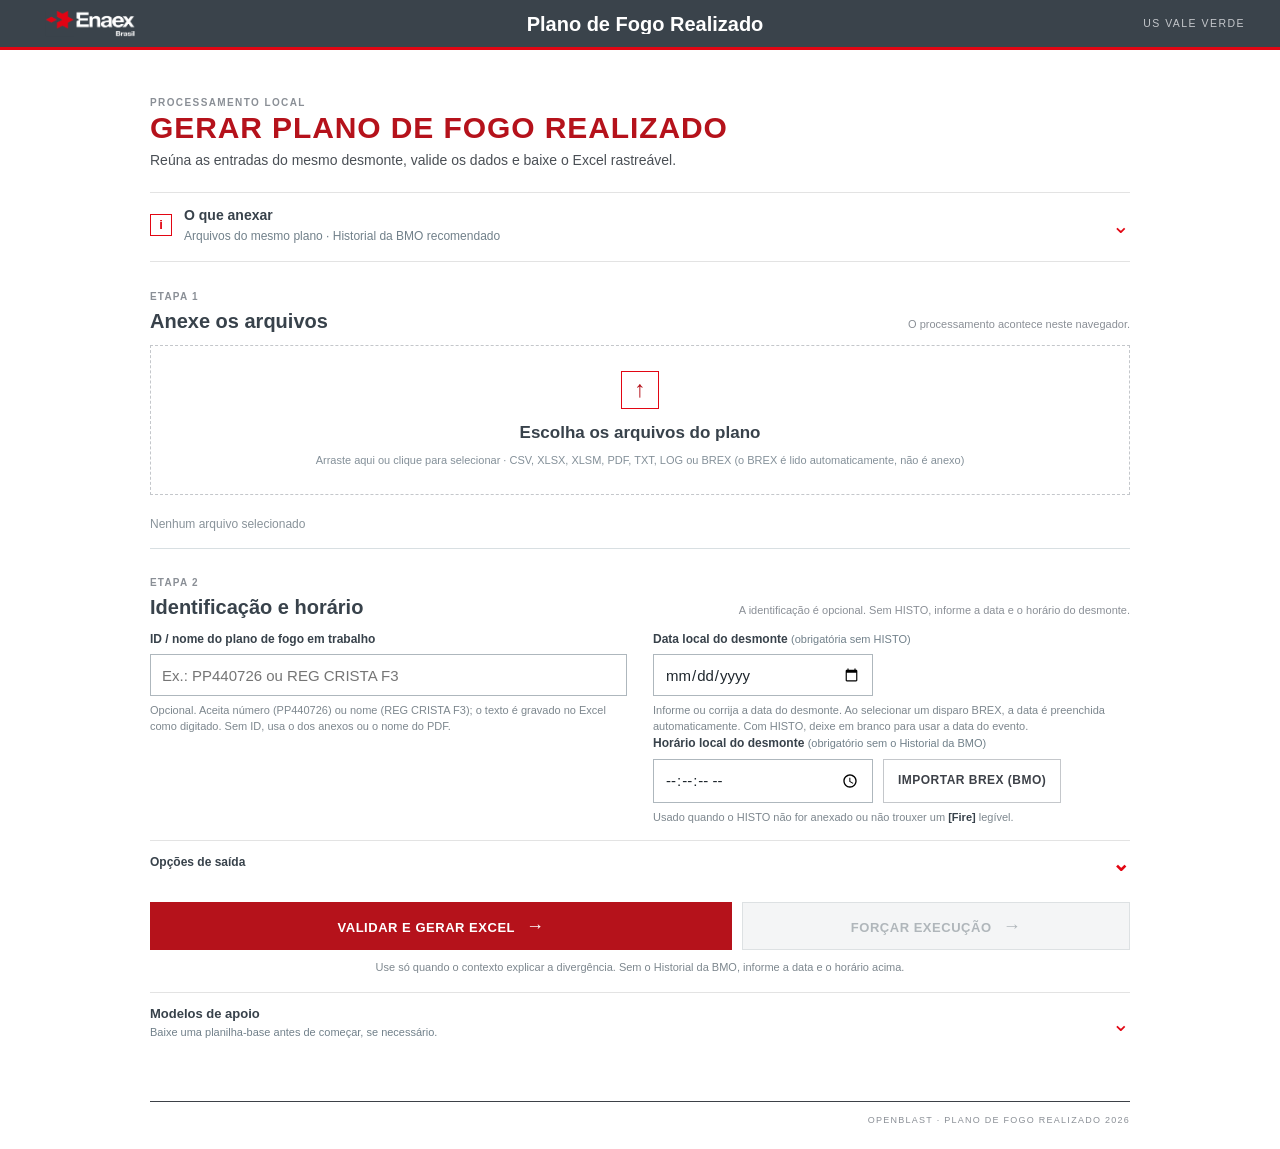
==== public/index.html @ 4c7719a9 "Preencher data e horario ao anexar BREX unico" ====
<!doctype html>
<html lang="pt-BR">
<head>
  <meta charset="utf-8">
  <meta name="viewport" content="width=device-width, initial-scale=1">
  <meta name="description" content="Geração local do Plano de Fogo Realizado em Excel.">
  <title>Plano de Fogo Realizado</title>
  <link rel="icon" type="image/svg+xml" href="./assets/openblast-favicon-white.svg">
  <link rel="stylesheet" href="./styles.css?v=20261029-plan-label">
  <link rel="stylesheet" href="./force-execution.css?v=20260917-charge-minimum">
  <link rel="stylesheet" href="./brex-import.css?v=20261029-brex">
</head>
<body>
  <header class="enaex-band">
    <div class="enaex-band__logo"><img src="./assets/enaex-brasil-white.png" alt="Enaex Brasil"></div>
    <span class="enaex-band__title">Plano de Fogo Realizado</span>
    <span class="enaex-band__unit">US VALE VERDE</span>
  </header>

  <main class="shell">
    <section class="hero" aria-labelledby="page-title">
      <div class="hero__copy">
        <span class="eyebrow red">PROCESSAMENTO LOCAL</span>
        <h1 id="page-title">Gerar plano de fogo realizado</h1>
        <p>Reúna as entradas do mesmo desmonte, valide os dados e baixe o Excel rastreável.</p>
      </div>
      <div class="status" role="status" aria-live="polite">
        <span id="status-dot" aria-hidden="true"></span>
        <span id="status-text">Online</span>
      </div>
    </section>

    <details class="input-tutorial" aria-labelledby="input-tutorial-title">
      <summary class="input-tutorial__summary">
        <span class="summary-icon" aria-hidden="true">i</span>
        <span>
          <strong id="input-tutorial-title">O que anexar</strong>
          <span class="summary-note">Arquivos do mesmo plano · Historial da BMO recomendado</span>
        </span>
        <span class="summary-chevron" aria-hidden="true">⌄</span>
      </summary>
      <div class="input-tutorial__body">
        <p class="input-tutorial__lead">Todos os arquivos devem pertencer ao mesmo plano.</p>
        <ol class="input-tutorial__list">
          <li class="input-tutorial__item">
            <span class="number">01</span>
            <div><strong>Config Final.csv</strong><span>Temporização e carga executadas.</span></div>
          </li>
          <li class="input-tutorial__item">
            <span class="number">02</span>
            <div><strong>Projeto Completo.csv</strong><span>Dados de QAQC do O-PitSurface.</span></div>
          </li>
          <li class="input-tutorial__item">
            <span class="number">03</span>
            <div><strong>Historial da BMO</strong><span><code>.txt</code> ou <code>.log</code> com <code>[Fire]</code>; opcional na execução forçada.</span></div>
          </li>
          <li class="input-tutorial__item">
            <span class="number">04</span>
            <div><strong>Plano de Perfuração.xlsx</strong><span>Planilha correspondente ao desmonte.</span></div>
          </li>
          <li class="input-tutorial__item">
            <span class="number">05</span>
            <div><strong>Plano de Perfuração.pdf</strong><span>Conferência do plano de perfuração.</span></div>
          </li>
        </ol>
      </div>
    </details>

    <form id="form" class="workspace" novalidate aria-labelledby="workspace-title">
      <div class="workspace__heading">
        <div>
          <span class="step-label">Etapa 1</span>
          <h2 id="workspace-title">Anexe os arquivos</h2>
        </div>
        <span class="workspace__hint">O processamento acontece neste navegador.</span>
      </div>

      <label id="dropzone" class="dropzone" for="inputs">
        <input id="inputs" name="inputs" type="file" multiple accept=".csv,.xlsx,.xlsm,.pdf,.txt,.log,.brex" required>
        <span class="upload-icon" aria-hidden="true">↑</span>
        <strong>Escolha os arquivos do plano</strong>
        <span class="hint">Arraste aqui ou clique para selecionar · CSV, XLSX, XLSM, PDF, TXT, LOG ou BREX (o BREX é lido automaticamente, não é anexo)</span>
      </label>
      <div id="file-list" class="file-list" aria-live="polite"><span>Nenhum arquivo selecionado</span></div>

      <section class="workspace-options" aria-labelledby="options-title">
        <div class="workspace__heading workspace__heading--options">
          <div>
            <span class="step-label">Etapa 2</span>
            <h2 id="options-title">Identificação e horário</h2>
          </div>
          <span class="workspace__hint">A identificação é opcional. Sem HISTO, informe a data e o horário do desmonte.</span>
        </div>

        <div class="field-grid">
          <fieldset class="plan-identity-settings">
            <legend>Identificação</legend>
            <label for="plan-identity">ID / nome do plano de fogo em trabalho</label>
            <input id="plan-identity" name="planIdentity" type="text" autocomplete="off" placeholder="Ex.: PP440726 ou REG CRISTA F3" aria-describedby="plan-identity-help">
            <p id="plan-identity-help" class="field-help">Opcional. Aceita número (PP440726) ou nome (REG CRISTA F3); o texto é gravado no Excel como digitado. Sem ID, usa o dos anexos ou o nome do PDF.</p>
          </fieldset>

          <fieldset class="fire-time-settings">
            <legend>Data e horário</legend>
            <label for="manual-fire-date">Data local do desmonte <span class="label-note">(obrigatória sem HISTO)</span></label>
            <input id="manual-fire-date" name="manualFireDate" type="date" autocomplete="off" aria-describedby="manual-fire-date-help manual-fire-date-error">
            <p id="manual-fire-date-help" class="field-help">Informe ou corrija a data do desmonte. Ao selecionar um disparo BREX, a data é preenchida automaticamente. Com HISTO, deixe em branco para usar a data do evento.</p>
            <p id="manual-fire-date-error" class="field-error" role="alert" hidden></p>
            <label for="manual-fire-time">Horário local do desmonte <span class="label-note">(obrigatório sem o Historial da BMO)</span></label>
            <div class="fire-time-row">
              <input id="manual-fire-time" name="manualFireTime" type="time" step="1" autocomplete="off" aria-describedby="manual-fire-time-help manual-fire-time-error">
              <button id="brex-import-button" class="brex-import-button" type="button" aria-controls="brex-panel">Importar BREX (BMO)</button>
              <input id="brex-file" name="brexFile" type="file" accept=".brex" multiple hidden>
            </div>
            <p id="manual-fire-time-help" class="field-help">Usado quando o HISTO não for anexado ou não trouxer um <code>[Fire]</code> legível.</p>
            <p id="manual-fire-time-error" class="field-error" role="alert" hidden></p>
            <p id="brex-import-error" class="field-error" role="alert" hidden></p>
          </fieldset>
        </div>

        <section id="brex-panel" class="brex-panel" aria-labelledby="brex-title" hidden>
          <div class="brex-panel__head">
            <h3 id="brex-title">Disparos do BREX (BMO)</h3>
            <span id="brex-summary" class="brex-panel__summary"></span>
          </div>
          <div class="brex-panel__offset">
            <label for="brex-offset-hours">Ajuste do horário do BMO <span>(horas)</span></label>
            <input id="brex-offset-hours" name="brexOffsetHours" type="number" step="1" inputmode="numeric" autocomplete="off" aria-describedby="brex-offset-help brex-offset-error">
            <p id="brex-offset-help" class="field-help">O BMO grava em UTC; o padrão -3 converte para o horário de Brasília. O ajuste vale para todos os horários listados.</p>
            <p id="brex-offset-error" class="field-error" role="alert" hidden></p>
          </div>
          <p id="brex-status" class="brex-panel__status" role="status" aria-live="polite"></p>
          <p id="brex-warnings" class="field-help" hidden></p>
          <ol id="brex-list" class="brex-list" aria-label="Disparos encontrados no BREX"></ol>
        </section>

        <details class="advanced-options">
          <summary>
            <span>Opções de saída</span>
            <span class="summary-chevron" aria-hidden="true">⌄</span>
          </summary>
          <div class="advanced-options__body">
            <fieldset class="timezone-settings">
              <legend>Conversão de horário</legend>
              <label for="timezone-offset">Fuso horário gravado no Excel</label>
              <select id="timezone-offset" name="timezoneOffset" aria-describedby="timezone-help">
                <option value="-03:00" selected>UTC-03:00 (Brasília)</option>
                <option value="+00:00">UTC+00:00 (UTC)</option>
                <option value="none">Não converter (horário original do HISTO)</option>
              </select>
              <p id="timezone-help" class="field-help">Aplica-se somente ao horário lido do HISTO.</p>
            </fieldset>

            <fieldset class="charge-target">
              <legend>Distribuição de carga</legend>
              <label class="charge-target__toggle" for="enable-charge-target">
                <input id="enable-charge-target" type="checkbox" aria-controls="charge-target-settings">
                <span>Forçar um total de carga realizada</span>
              </label>
              <p id="charge-minimum-suggestion" class="field-help" role="status" hidden></p>
              <div id="charge-target-settings" class="charge-target__settings" hidden>
                <div class="charge-target__grid">
                  <div class="charge-target__field">
                    <label for="charge-target-input">Total desejado <span>(kg)</span></label>
                    <div class="charge-target__input-wrap">
                      <input id="charge-target-input" name="chargeTarget" type="number" min="0.01" step="0.01" inputmode="decimal" placeholder="Ex.: 17136,05" aria-describedby="charge-target-help charge-target-error">
                      <span aria-hidden="true">kg</span>
                    </div>
                    <p id="charge-target-error" class="field-error" role="alert" hidden></p>
                  </div>
                  <div class="charge-target__field">
                    <label for="charge-minimum-input">Carga mínima por furo <span>(kg)</span></label>
                    <div class="charge-target__input-wrap">
                      <input id="charge-minimum-input" name="chargeMinimum" type="number" min="0.01" step="0.01" inputmode="decimal" placeholder="Ex.: 0,50" aria-describedby="charge-target-help charge-minimum-error">
                      <span aria-hidden="true">kg</span>
                    </div>
                    <p id="charge-minimum-error" class="field-error" role="alert" hidden></p>
                  </div>
                  <div class="charge-target__field charge-target__field--hole">
                    <label for="charge-minimum-hole-id">ID do furo de menor carga</label>
                    <input id="charge-minimum-hole-id" name="chargeMinimumHoleId" type="text" inputmode="numeric" autocomplete="off" placeholder="Ex.: 245" aria-describedby="charge-target-help charge-minimum-hole-error">
                    <p id="charge-minimum-hole-error" class="field-error" role="alert" hidden></p>
                  </div>
                </div>
                <p id="charge-target-help" class="field-help">O ID informado receberá exatamente o mínimo. Os demais furos serão ajustados em todo o plano, dentro desse mínimo e da maior carga existente.</p>
                <p class="charge-target__preserved"><strong>Máximo preservado:</strong> a maior carga já registrada na planilha será mantida exatamente; não é necessário informá-la.</p>
              </div>
            </fieldset>
          </div>
        </details>
      </section>

      <div class="generation-actions">
        <button id="submit" type="submit">Validar e gerar Excel <span aria-hidden="true">→</span></button>
        <button id="force-submit" class="force-submit" type="button" title="Forçar execução" aria-describedby="force-help" disabled>Forçar execução <span aria-hidden="true">→</span></button>
        <p id="force-help" class="field-help force-help">Use só quando o contexto explicar a divergência. Sem o Historial da BMO, informe a data e o horário acima.</p>
      </div>

      <div id="progress" class="progress" hidden aria-live="polite">
        <div class="progress-head"><span id="progress-label">Preparando...</span><strong id="progress-value">0%</strong></div>
        <div class="progress-track"><div id="progress-bar" class="progress-bar"></div></div>
      </div>
    </form>

    <section id="result" class="result" hidden></section>

    <details id="models" class="models">
      <summary>
        <span>
          <strong>Modelos de apoio</strong>
          <span>Baixe uma planilha-base antes de começar, se necessário.</span>
        </span>
        <span class="summary-chevron" aria-hidden="true">⌄</span>
      </summary>
      <div class="models__downloads">
        <a class="download model-download" href="./modelos/Plano%20de%20Fogo%20-%20PC.xls" download="Plano de Fogo - PC.xls" aria-label="Baixar Modelo - Pré-Corte - SEM FUROS">
          <span>Modelo - Pré-Corte - SEM FUROS</span><span aria-hidden="true">↓</span>
        </a>
        <a class="download model-download" href="./modelos/Plano%20de%20Fogo%20Realizado%20-%20PP.xlsx" download="Plano de Fogo Realizado - PP.xlsx" aria-label="Baixar Modelo - Produção">
          <span>Modelo - Produção</span><span aria-hidden="true">↓</span>
        </a>
        <a class="download model-download" href="./modelos/Plano%20Realizado%20-%20REG%20.xls" download="Plano Realizado - REG .xls" aria-label="Baixar Modelo - Regularização">
          <span>Modelo - Regularização</span><span aria-hidden="true">↓</span>
        </a>
      </div>
    </details>
  </main>

  <footer>OpenBlast · Plano de Fogo Realizado <span id="year"></span></footer>
  <script src="./vendor/xlsx.full.min.js"></script>
  <script src="./config.js?v=20261029-elevation"></script>
  <script src="./plan-id.js?v=20261029-plan-label"></script>
  <script src="./plan-label.js?v=20261029-plan-label"></script>
  <script src="./table-headers.js?v=20261029-plan-label"></script>
  <script src="./timing.js?v=20260720-carga-alvo"></script>
  <script src="./charge.js?v=20260917-charge-minimum"></script>
  <script src="./timezone.js?v=20260812"></script>
  <script src="./brex.js?v=20261029-brex"></script>
  <script src="./brex-import.js?v=20261109-brex-auto"></script>
  <script src="./elevation.js?v=20261029-elevation-blank"></script>
  <script src="./app.js?v=20261029-elevation"></script>
</body>
</html>
---- public/styles.css ----
:root {
  --red: #e20613;
  --red-dark: #b90510;
  --navy: #263540;
  --gray: #38424b;
  --ink: #1f272d;
  --muted: #71808a;
  --line: #d8dfe2;
  --soft: #f5f7f7;
  --white: #ffffff;
  --success: #278b5c;
}

* { box-sizing: border-box; }

html { min-width: 320px; }

body {
  margin: 0;
  background: var(--soft);
  color: var(--ink);
  font: 15px/1.45 Arial, "Helvetica Neue", sans-serif;
}

[hidden] { display: none !important; }

.openblast-hubbar {
  display: grid;
  grid-template-columns: 1fr auto 1fr;
  align-items: center;
  min-height: 54px;
  padding: 8px clamp(16px, 5vw, 48px);
  color: var(--white);
  background: var(--navy);
  border-bottom: 3px solid var(--red);
}

.openblast-hubbar__brand {
  display: inline-flex;
  align-items: center;
  justify-self: start;
  gap: 8px;
  font-size: 16px;
  font-weight: 700;
}

.openblast-hubbar__brand img {
  width: 30px;
  height: 36px;
  object-fit: contain;
  filter: brightness(0) invert(1);
}

.openblast-hubbar__brand strong { color: #ff4b55; }

.openblast-hubbar__title {
  justify-self: center;
  font-size: 15px;
  font-weight: 700;
}

.shell {
  width: min(100% - 40px, 980px);
  margin: 0 auto;
  padding: 48px 0 64px;
}

.hero {
  display: flex;
  align-items: flex-end;
  justify-content: space-between;
  gap: 28px;
  margin-bottom: 26px;
}

.hero__copy { max-width: 690px; }

.eyebrow {
  color: #87939b;
  font-size: 10px;
  font-weight: 700;
  letter-spacing: 1.7px;
}

.red { color: var(--red); }

.hero h1 {
  margin: 8px 0 8px;
  color: var(--gray);
  font-size: clamp(29px, 4vw, 40px);
  line-height: 1.08;
  letter-spacing: -1px;
}

.hero p {
  max-width: 610px;
  margin: 0;
  color: var(--muted);
}

.status {
  display: inline-flex;
  align-items: center;
  flex: 0 0 auto;
  gap: 8px;
  padding: 11px 14px;
  color: var(--muted);
  font-size: 12px;
  white-space: nowrap;
  background: var(--white);
  border: 1px solid var(--line);
}

#status-dot {
  display: inline-block;
  width: 7px;
  height: 7px;
  background: var(--success);
}

.status.busy #status-dot { background: var(--red); }
.status.offline #status-dot { background: var(--red); }

details > summary {
  list-style: none;
  cursor: pointer;
}

details > summary::-webkit-details-marker { display: none; }

details > summary:focus-visible,
button:focus-visible,
a:focus-visible,
input:focus-visible,
select:focus-visible {
  outline: 2px solid rgba(226, 6, 19, .45);
  outline-offset: 3px;
}

.summary-chevron {
  color: var(--red);
  font-size: 21px;
  line-height: 1;
  transition: transform .16s ease;
}

details[open] > summary .summary-chevron { transform: rotate(180deg); }

.input-tutorial {
  margin-bottom: 18px;
  background: var(--white);
  border: 1px solid var(--line);
}

.input-tutorial__summary {
  display: flex;
  align-items: center;
  gap: 12px;
  padding: 14px 18px;
}

.input-tutorial__summary > span:nth-child(2) {
  display: grid;
  gap: 2px;
  min-width: 0;
}

.summary-icon {
  display: grid;
  width: 22px;
  height: 22px;
  flex: 0 0 auto;
  place-items: center;
  color: var(--red);
  font-size: 13px;
  font-weight: 700;
  border: 1px solid var(--red);
}

.input-tutorial__summary strong {
  color: var(--gray);
  font-size: 14px;
}

.summary-note {
  overflow: hidden;
  color: var(--muted);
  font-size: 12px;
  text-overflow: ellipsis;
  white-space: nowrap;
}

.input-tutorial__summary .summary-chevron { margin-left: auto; }

.input-tutorial__body {
  padding: 0 18px 18px;
  border-top: 1px solid var(--line);
}

.input-tutorial__lead {
  margin: 14px 0 11px;
  color: var(--muted);
  font-size: 12px;
}

.input-tutorial__list {
  display: grid;
  grid-template-columns: repeat(5, minmax(0, 1fr));
  gap: 1px;
  margin: 0;
  padding: 0;
  list-style: none;
  background: var(--line);
  border: 1px solid var(--line);
}

.input-tutorial__item {
  min-width: 0;
  padding: 13px;
  background: #fbfcfc;
}

.number {
  display: block;
  margin-bottom: 9px;
  color: var(--red);
  font-size: 10px;
  font-weight: 700;
  letter-spacing: 1px;
}

.input-tutorial__item strong {
  display: block;
  color: var(--gray);
  font-size: 12px;
  line-height: 1.3;
}

.input-tutorial__item div > span {
  display: block;
  margin-top: 5px;
  color: var(--muted);
  font-size: 11px;
  line-height: 1.4;
}

code {
  color: var(--gray);
  font: inherit;
  font-weight: 700;
}

.workspace {
  padding: 25px;
  background: var(--white);
  border: 1px solid var(--line);
}

.workspace__heading {
  display: flex;
  align-items: flex-end;
  justify-content: space-between;
  gap: 18px;
  margin-bottom: 16px;
}

.workspace__heading h2 {
  margin: 3px 0 0;
  color: var(--gray);
  font-size: 20px;
  line-height: 1.2;
}

.step-label {
  color: var(--red);
  font-size: 10px;
  font-weight: 700;
  letter-spacing: 1.5px;
  text-transform: uppercase;
}

.workspace__hint,
.heading-note,
.label-note {
  color: var(--muted);
  font-size: 11px;
  font-weight: 400;
}

.workspace__hint { text-align: right; }
.heading-note { font-size: 12px; }

.dropzone {
  position: relative;
  display: flex;
  min-height: 190px;
  align-items: center;
  justify-content: center;
  flex-direction: column;
  padding: 24px;
  text-align: center;
  cursor: pointer;
  border: 1px dashed #aeb7bd;
  transition: border-color .16s ease, background-color .16s ease;
}

.dropzone:hover,
.dropzone.drag,
.dropzone:focus-within {
  background: #fffafa;
  border-color: var(--red);
}

.dropzone input {
  position: absolute;
  width: 1px;
  height: 1px;
  opacity: 0;
}

.upload-icon {
  display: grid;
  width: 38px;
  height: 38px;
  margin-bottom: 12px;
  place-items: center;
  color: var(--red);
  font-size: 23px;
  border: 1px solid var(--red);
}

.dropzone strong {
  color: var(--gray);
  font-size: 17px;
}

.hint {
  margin-top: 7px;
  color: #849099;
  font-size: 11px;
}

.file-list {
  display: flex;
  min-height: 40px;
  align-items: center;
  flex-wrap: wrap;
  gap: 7px;
  padding: 11px 0 15px;
  color: #89939a;
  font-size: 12px;
}

.file {
  display: inline-flex;
  align-items: center;
  gap: 8px;
  max-width: 100%;
  padding: 7px 9px;
  overflow-wrap: anywhere;
  color: var(--gray);
  background: var(--soft);
  border: 1px solid var(--line);
}

.file-remove {
  width: auto;
  height: auto;
  padding: 0;
  color: #89939a;
  font-size: 18px;
  font-weight: 400;
  line-height: 1;
  background: transparent;
  border: 0;
  cursor: pointer;
}

.file-remove:hover { color: var(--red); background: transparent; }

.workspace-options {
  padding-top: 21px;
  border-top: 1px solid var(--line);
}

.workspace__heading--options { margin-bottom: 13px; }

.field-grid {
  display: grid;
  grid-template-columns: repeat(2, minmax(0, 1fr));
  gap: 12px;
}

fieldset {
  min-width: 0;
  margin: 0;
  padding: 15px;
  background: #fbfcfc;
  border: 1px solid var(--line);
}

fieldset legend {
  padding: 0 6px;
  color: var(--gray);
  font-size: 11px;
  font-weight: 700;
}

fieldset label {
  display: block;
  margin-bottom: 6px;
  color: var(--gray);
  font-size: 12px;
  font-weight: 700;
}

fieldset input,
fieldset select {
  width: 100%;
  height: 42px;
  padding: 0 11px;
  color: var(--ink);
  font: inherit;
  background: var(--white);
  border: 1px solid #aeb7bd;
}

.fire-time-settings input { max-width: 220px; }

fieldset input:focus,
fieldset select:focus {
  border-color: var(--red);
  outline: 2px solid rgba(226, 6, 19, .18);
  outline-offset: 1px;
}

fieldset input[aria-invalid="true"] {
  background: #fff7f7;
  border-color: var(--red);
}

.field-help {
  margin: 7px 0 0;
  color: #7d878e;
  font-size: 11px;
  line-height: 1.45;
}

.field-error {
  margin: 7px 0 0;
  color: #9e1018;
  font-size: 11px;
  font-weight: 700;
  line-height: 1.45;
}

.advanced-options {
  margin-top: 12px;
  border: 1px solid var(--line);
}

.advanced-options > summary {
  display: flex;
  align-items: center;
  justify-content: space-between;
  padding: 11px 14px;
  color: var(--gray);
  font-size: 12px;
  font-weight: 700;
}

.advanced-options__body {
  display: grid;
  grid-template-columns: repeat(2, minmax(0, 1fr));
  gap: 12px;
  padding: 0 12px 12px;
}

.generation-actions {
  display: grid;
  grid-template-columns: minmax(0, 1.2fr) minmax(0, .8fr);
  gap: 10px;
  align-items: start;
  margin-top: 16px;
}

button {
  width: 100%;
  min-height: 48px;
  padding: 10px 16px;
  color: var(--white);
  font: inherit;
  font-size: 13px;
  font-weight: 700;
  background: var(--red);
  border: 1px solid var(--red);
  cursor: pointer;
}

button:hover { background: var(--red-dark); }
button:disabled { opacity: .6; cursor: wait; }
button span { margin-left: 7px; font-size: 18px; }

.force-submit {
  color: var(--gray);
  background: var(--white);
  border-color: var(--gray);
}

.force-submit:hover { color: var(--white); background: var(--gray); }
.force-submit:disabled { color: #7d878e; background: #edf0f1; border-color: #c7ced2; }

.force-help {
  grid-column: 1 / -1;
  margin: 0;
  text-align: center;
}

.progress {
  margin-top: 15px;
  padding: 11px 13px;
  background: var(--soft);
  border: 1px solid var(--line);
}

.progress-head {
  display: flex;
  justify-content: space-between;
  gap: 12px;
  margin-bottom: 7px;
  color: var(--gray);
  font-size: 11px;
}

.progress-head strong { color: var(--red); }

.progress-track {
  height: 7px;
  overflow: hidden;
  background: #e2e6e8;
}

.progress-bar {
  width: 0;
  height: 100%;
  background: var(--red);
  transition: width .25s ease;
}

.result {
  margin-top: 16px;
  padding: 20px;
  background: #f5fbf7;
  border: 1px solid #b6d8c4;
}

.result.error {
  color: #9e1018;
  background: #fff7f7;
  border-color: #efb9bd;
}

/* Avisos não bloqueantes: identificação resolvida por nome de arquivo ou ID gerado. */
.result-warnings {
  margin: 0 0 14px;
  padding: 12px 14px;
  color: #6b4a00;
  background: #fff9e8;
  border: 1px solid #e6c46a;
  font-size: 13px;
  line-height: 1.45;
}

.result-warnings strong { color: #6b4a00; }

.result-warnings ul {
  margin: 6px 0 0;
  padding-left: 18px;
}

.result h3 {
  margin: 0 0 12px;
  color: var(--gray);
  font-size: 18px;
}

.metrics {
  display: grid;
  grid-template-columns: repeat(4, minmax(0, 1fr));
  gap: 9px;
  margin: 13px 0 18px;
}

.metric {
  min-width: 0;
  padding: 10px;
  overflow-wrap: anywhere;
  background: var(--white);
  border: 1px solid var(--line);
}

.metric small {
  display: block;
  color: #89939a;
  font-size: 10px;
}

.metric strong {
  display: block;
  margin-top: 4px;
  color: var(--gray);
  font-size: 15px;
}

.download {
  display: inline-flex;
  align-items: center;
  color: var(--white);
  text-decoration: none;
  background: var(--gray);
  border: 1px solid var(--gray);
}

.download:hover { background: var(--navy); }

.models {
  margin-top: 16px;
  background: var(--white);
  border: 1px solid var(--line);
}

.models > summary {
  display: flex;
  align-items: center;
  justify-content: space-between;
  gap: 15px;
  padding: 13px 18px;
}

.models > summary > span:first-child {
  display: grid;
  gap: 2px;
}

.models > summary strong {
  color: var(--gray);
  font-size: 13px;
}

.models > summary > span:first-child > span {
  color: var(--muted);
  font-size: 11px;
}

.models__downloads {
  display: grid;
  grid-template-columns: repeat(3, minmax(0, 1fr));
  gap: 9px;
  padding: 0 18px 18px;
}

.model-download {
  justify-content: space-between;
  gap: 12px;
  padding: 12px 13px;
  font-size: 12px;
  font-weight: 700;
}

.model-download span:last-child {
  flex: 0 0 auto;
  font-size: 18px;
  line-height: 1;
}

footer {
  padding: 18px 20px;
  color: #a0a8ad;
  font-size: 10px;
  text-align: center;
  border-top: 1px solid var(--line);
}

@media (max-width: 820px) {
  .input-tutorial__list { grid-template-columns: repeat(3, minmax(0, 1fr)); }
  .advanced-options__body { grid-template-columns: 1fr; }
  .metrics { grid-template-columns: repeat(3, minmax(0, 1fr)); }
}

@media (max-width: 640px) {
  .shell { width: min(100% - 28px, 560px); padding: 32px 0 46px; }
  .openblast-hubbar { grid-template-columns: auto 1fr; padding: 8px 14px; }
  .openblast-hubbar__brand span { display: none; }
  .openblast-hubbar__title { justify-self: end; font-size: 12px; }
  .hero { display: block; margin-bottom: 20px; }
  .hero h1 { margin-top: 7px; font-size: 30px; }
  .hero p { font-size: 14px; }
  .status { margin-top: 16px; }
  .summary-note { white-space: normal; }
  .input-tutorial__summary { align-items: flex-start; padding: 13px 14px; }
  .input-tutorial__body { padding: 0 14px 14px; }
  .input-tutorial__list { grid-template-columns: 1fr 1fr; }
  .workspace { padding: 18px 14px; }
  .workspace__heading { display: block; }
  .workspace__hint { display: block; margin-top: 5px; text-align: left; }
  .workspace__heading--options { margin-bottom: 11px; }
  .field-grid,
  .generation-actions,
  .models__downloads { grid-template-columns: 1fr; }
  .generation-actions { gap: 8px; }
  .force-help { grid-column: auto; }
  .metrics { grid-template-columns: repeat(2, minmax(0, 1fr)); }
  .models > summary { padding: 13px 14px; }
  .models__downloads { padding: 0 14px 14px; }
}

@media (max-width: 400px) {
  .input-tutorial__list { grid-template-columns: 1fr; }
  .metrics { grid-template-columns: 1fr; }
  .dropzone { min-height: 170px; padding: 18px 12px; }
  .hint { line-height: 1.4; }
}

@media (prefers-reduced-motion: reduce) {
  *, *::before, *::after {
    scroll-behavior: auto !important;
    transition-duration: .01ms !important;
    animation-duration: .01ms !important;
  }
}

/* ---- Padrão visual limpo (referência Enaex): página branca, filetes, sem caixas ---- */
body { background: #fff; color: #3d4148; }
.openblast-hubbar {
  min-height: 60px;
  background: #fff;
  border-bottom: 1px solid #e3e3e3;
  color: #3d4148;
}
.openblast-hubbar__brand { font-size: 15px; }
.openblast-hubbar__brand img { filter: none; }
.openblast-hubbar__brand strong { color: #B5121B; }
.openblast-hubbar__title { display: none; }
.shell { padding: 40px 0 48px; }
.hero { display: block; margin-bottom: 22px; }
.hero h1 {
  margin: 0;
  color: #B5121B;
  font-size: clamp(22px, 3.2vw, 30px);
  font-weight: 700;
  letter-spacing: .03em;
  text-transform: uppercase;
}
.hero p { margin-top: 6px; color: #4a4f55; font-size: 14px; }
.eyebrow { color: #8a8f96; letter-spacing: .14em; font-size: 10px; }
.status { display: none; }
.input-tutorial, .models, .advanced-options, .workspace, .result {
  background: transparent;
  box-shadow: none;
  border: 0;
  border-top: 1px solid #e3e3e3;
  border-radius: 0;
}
.input-tutorial { margin-bottom: 0; }
.input-tutorial__summary { padding: 12px 0; }
.workspace { padding: 22px 0 0; margin-top: 4px; }
.workspace__heading { margin-bottom: 12px; }
.workspace__hint { color: #8a8f96; font-size: 11px; }
.step-label { color: #8a8f96; letter-spacing: .12em; }
.dropzone { min-height: 150px; border: 1px dashed #c4c7cb; background: #fff; }
.dropzone:hover { border-color: #B5121B; }
.upload-icon { color: #B5121B; }
.file-list { margin-top: 10px; }
fieldset {
  padding: 0;
  background: transparent;
  border: 0;
}
fieldset legend {
  position: absolute;
  width: 1px;
  height: 1px;
  overflow: hidden;
  clip: rect(0 0 0 0);
}
.field-grid { gap: 26px; }
.advanced-options { margin-top: 14px; }
.advanced-options > summary { padding: 12px 0; }
input, select { border-color: #c4c7cb; border-radius: 0; }
button {
  min-height: 44px;
  background: #B5121B;
  border: 1px solid #B5121B;
  text-transform: uppercase;
  letter-spacing: .04em;
}
button:hover { background: #9a0f17; }
.force-submit {
  background: #fff;
  color: #3d4148;
  border: 1px solid #c4c7cb;
}
.force-submit:hover { background: #f5f5f5; }
.result { padding: 18px 0 0; }
.metric { border: 0; border-top: 1px solid #e3e3e3; border-bottom: 0; background: transparent; box-shadow: none; }
.download { background: #fff; color: #3d4148; border: 1px solid #c4c7cb; }
.models > summary { padding: 12px 0; }
.models__downloads { padding-bottom: 6px; }
.model-download { background: transparent; }
footer {
  border-top: 1px solid #3d4148;
  padding: 12px 0 20px;
  color: #8a8f96;
  font-size: 9px;
  letter-spacing: .14em;
  text-transform: uppercase;
  text-align: right;
}
footer { width: min(100% - 40px, 980px); margin: 0 auto; padding: 12px 0 22px; }

/* ---- Faixa superior Enaex (ferramenta, não hub): grafite, filete vermelho, logo, título e unidade ---- */
.enaex-band { width: 100%; margin-left: 0; position: sticky; top: 0; z-index: 50; display: grid; grid-template-columns: 1fr minmax(0, auto) 1fr; align-items: center; gap: 16px; box-sizing: border-box; height: 50px; padding: 0 35px 0 45px; background: #3a434b; border-bottom: 3px solid #E20613; color: #fff; }
.enaex-band__logo { justify-self: start; min-width: 0; }
.enaex-band__logo img { display: block; width: 90px; height: auto; }
.enaex-band__title { min-width: 0; font: 700 20px/1 Arial, Helvetica, sans-serif; color: #fff; text-align: center; white-space: nowrap; overflow: hidden; text-overflow: ellipsis; }
.enaex-band__unit { justify-self: end; font: 500 10.5px/1 Arial, Helvetica, sans-serif; letter-spacing: .14em; text-transform: uppercase; color: #c4c7cb; white-space: nowrap; }
@media (max-width: 640px) { .enaex-band { gap: 10px; grid-template-columns: auto minmax(0, 1fr) auto; padding: 0 16px; } .enaex-band__logo img { width: 64px; } .enaex-band__title { font-size: 15px; } .enaex-band__unit { font-size: 9px; letter-spacing: .08em; } }
---- public/force-execution.css ----
/* Regras específicas do fluxo de execução forçada. */
.charge-target__toggle {
  display: flex;
  align-items: center;
  gap: 9px;
  margin: 0;
  cursor: pointer;
}

.charge-target__toggle input {
  width: 17px;
  height: 17px;
  margin: 0;
  accent-color: var(--red);
}

.charge-target__settings {
  max-width: 470px;
  margin-top: 13px;
}

.charge-target__grid {
  display: grid;
  grid-template-columns: repeat(2, minmax(0, 1fr));
  gap: 12px;
}

.charge-target__field { min-width: 0; }

.charge-target__field--hole { grid-column: 1 / -1; }

.charge-target__settings > .field-help { margin-top: 11px; }

.charge-target__settings label span {
  color: var(--muted);
  font-weight: 400;
}

.charge-target__input-wrap { position: relative; }

.charge-target__input-wrap input { padding-right: 43px; }

.charge-target__input-wrap > span {
  position: absolute;
  top: 12px;
  right: 12px;
  color: var(--muted);
  font-size: 11px;
}

.charge-target__preserved {
  margin: 8px 0 0;
  color: #68737a;
  font-size: 11px;
  line-height: 1.45;
}

.charge-target__preserved strong { color: var(--gray); }

.force-hint {
  color: #7d2026;
  font-weight: 700;
}

@media (max-width: 520px) {
  .charge-target__grid { grid-template-columns: 1fr; }
  .charge-target__field--hole { grid-column: auto; }
}
---- public/brex-import.css ----
/* Importação do BREX (BMO): botão ao lado do horário e painel de disparos. */
[hidden] { display: none !important; }

.fire-time-row {
  display: flex;
  flex-wrap: wrap;
  align-items: stretch;
  gap: 10px;
}

.fire-time-row input#manual-fire-time {
  flex: 0 1 220px;
  width: 220px;
  max-width: 100%;
  height: 44px;
}

.brex-import-button {
  flex: 0 0 auto;
  width: auto;
  min-height: 44px;
  padding: 0 14px;
  color: #3d4148;
  font-size: 12px;
  white-space: nowrap;
  background: #fff;
  border: 1px solid #c4c7cb;
}

.brex-import-button:hover { background: #f5f5f5; }
.brex-import-button:disabled { color: #7d878e; background: #edf0f1; }

.brex-panel {
  margin-top: 18px;
  padding-top: 16px;
  border-top: 1px solid #e3e3e3;
}

.brex-panel__head {
  display: flex;
  flex-wrap: wrap;
  align-items: baseline;
  justify-content: space-between;
  gap: 6px 16px;
}

.brex-panel h3 {
  margin: 0;
  color: #3d4148;
  font-size: 13px;
  font-weight: 700;
}

.brex-panel__summary { color: #8a8f96; font-size: 11px; }

.brex-panel__offset {
  max-width: 340px;
  margin-top: 12px;
}

.brex-panel__offset label {
  display: block;
  margin-bottom: 6px;
  color: var(--gray);
  font-size: 12px;
  font-weight: 700;
}

.brex-panel__offset label span {
  color: var(--muted);
  font-weight: 400;
}

.brex-panel__offset input {
  width: 140px;
  height: 42px;
  padding: 0 11px;
  color: var(--ink);
  font: inherit;
  background: #fff;
  border: 1px solid #c4c7cb;
  border-radius: 0;
}

.brex-panel__offset input:focus {
  border-color: var(--red);
  outline: 2px solid rgba(226, 6, 19, .18);
  outline-offset: 1px;
}

.brex-panel__offset input[aria-invalid="true"] {
  background: #fff7f7;
  border-color: var(--red);
}

.brex-panel__status {
  margin: 12px 0 0;
  color: #3d4148;
  font-size: 12px;
  line-height: 1.45;
}

.brex-list {
  display: grid;
  gap: 8px;
  margin: 12px 0 0;
  padding: 0;
  list-style: none;
}

.brex-item {
  display: grid;
  grid-template-columns: 78px minmax(0, 1fr);
  gap: 3px 14px;
  align-items: center;
  width: 100%;
  min-height: 0;
  padding: 10px 12px;
  color: #3d4148;
  font-size: 12px;
  font-weight: 400;
  text-align: left;
  text-transform: none;
  letter-spacing: normal;
  background: #fff;
  border: 1px solid #d8dfe2;
  cursor: pointer;
}

.brex-item:hover { background: #fafafa; }
.brex-item:focus-visible { outline: 2px solid rgba(226, 6, 19, .35); outline-offset: 2px; }

.brex-item.is-suggested { border-left: 3px solid var(--red); }
.brex-item.is-chosen {
  background: #fff7f7;
  border-color: var(--red);
  box-shadow: inset 0 0 0 1px var(--red);
}

.brex-item span {
  margin: 0;
  font-size: 11px;
}

.brex-item .brex-item__time {
  grid-row: 1 / span 2;
  color: #1f272d;
  font-size: 22px;
  font-weight: 700;
  font-variant-numeric: tabular-nums;
}

.brex-item__date {
  color: #8a8f96;
  font-size: 11px;
}

.brex-item__ids {
  display: flex;
  flex-wrap: wrap;
  gap: 4px 6px;
}

.brex-item__chip {
  padding: 2px 6px;
  color: #5b656c;
  background: #f5f7f7;
  border: 1px solid #e3e3e3;
  overflow-wrap: anywhere;
}

.brex-item__chip.is-primary {
  color: #3d4148;
  font-weight: 700;
  background: #fff;
  border-color: #c4c7cb;
}

.brex-item__badge {
  grid-column: 2;
  color: #9e1018;
  font-weight: 700;
}

@media (max-width: 520px) {
  .fire-time-row input#manual-fire-time,
  .brex-import-button { flex: 1 1 100%; width: 100%; }
  .brex-item { grid-template-columns: 64px minmax(0, 1fr); padding: 10px; }
  .brex-item .brex-item__time { font-size: 19px; }
}
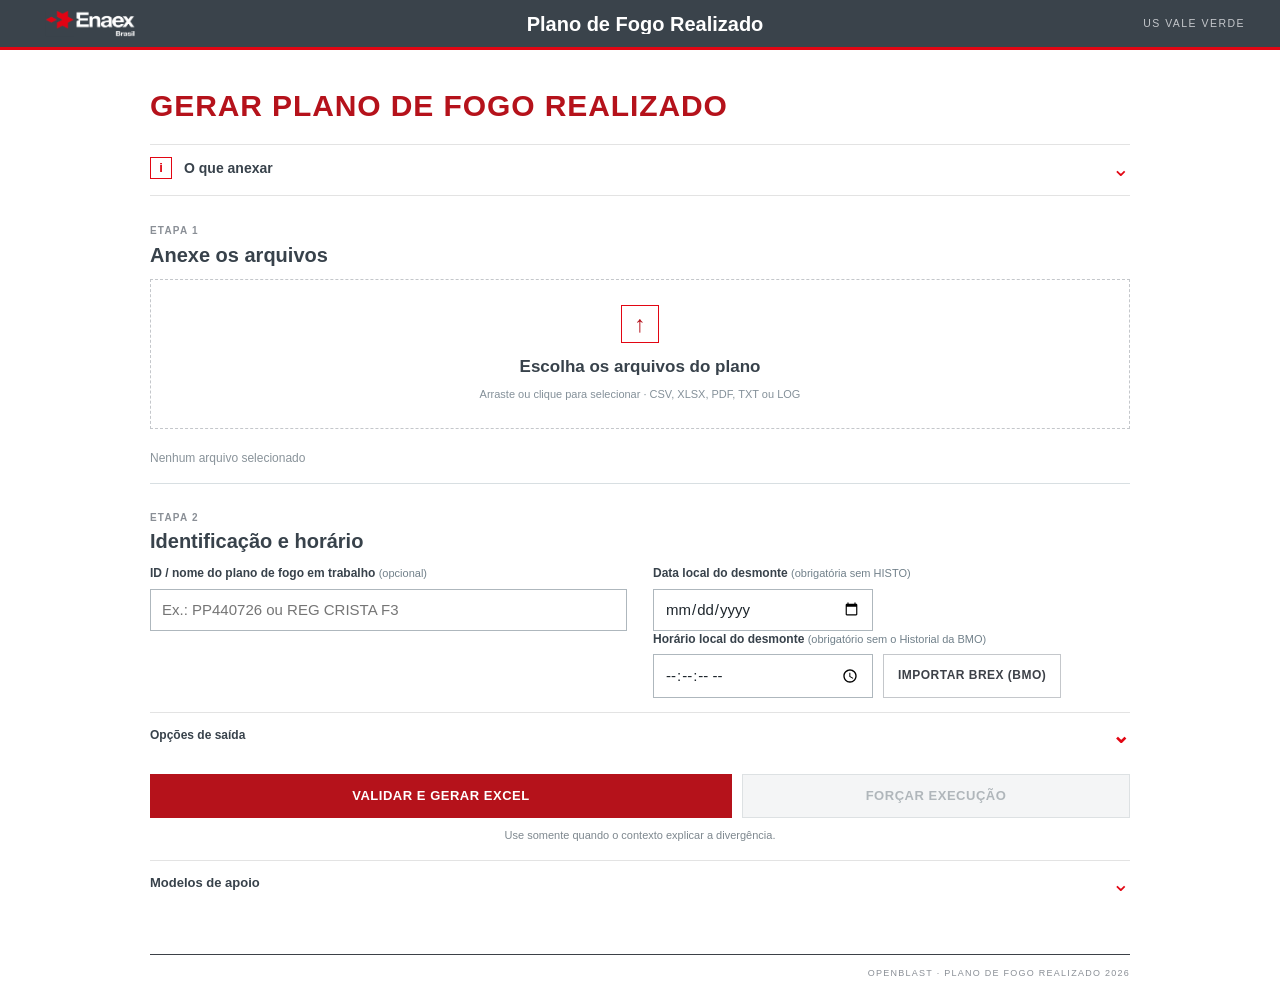
==== commit fb308667: "Limpar textos de apoio da interface e redesenhar botões de download Remove textos redundantes da pág" ====
--- a/public/index.html
+++ b/public/index.html
@@ -6,8 +6,8 @@
   <meta name="description" content="Geração local do Plano de Fogo Realizado em Excel.">
   <title>Plano de Fogo Realizado</title>
   <link rel="icon" type="image/svg+xml" href="./assets/openblast-favicon-white.svg">
-  <link rel="stylesheet" href="./styles.css?v=20261029-plan-label">
-  <link rel="stylesheet" href="./force-execution.css?v=20260917-charge-minimum">
+  <link rel="stylesheet" href="./styles.css?v=20261112-clean-ui">
+  <link rel="stylesheet" href="./force-execution.css?v=20261109-signature">
   <link rel="stylesheet" href="./brex-import.css?v=20261029-brex">
 </head>
 <body>
@@ -20,9 +20,7 @@
   <main class="shell">
     <section class="hero" aria-labelledby="page-title">
       <div class="hero__copy">
-        <span class="eyebrow red">PROCESSAMENTO LOCAL</span>
         <h1 id="page-title">Gerar plano de fogo realizado</h1>
-        <p>Reúna as entradas do mesmo desmonte, valide os dados e baixe o Excel rastreável.</p>
       </div>
       <div class="status" role="status" aria-live="polite">
         <span id="status-dot" aria-hidden="true"></span>
@@ -35,32 +33,30 @@
         <span class="summary-icon" aria-hidden="true">i</span>
         <span>
           <strong id="input-tutorial-title">O que anexar</strong>
-          <span class="summary-note">Arquivos do mesmo plano · Historial da BMO recomendado</span>
         </span>
         <span class="summary-chevron" aria-hidden="true">⌄</span>
       </summary>
       <div class="input-tutorial__body">
-        <p class="input-tutorial__lead">Todos os arquivos devem pertencer ao mesmo plano.</p>
         <ol class="input-tutorial__list">
           <li class="input-tutorial__item">
             <span class="number">01</span>
-            <div><strong>Config Final.csv</strong><span>Temporização e carga executadas.</span></div>
+            <div><strong>Config Final.csv</strong></div>
           </li>
           <li class="input-tutorial__item">
             <span class="number">02</span>
-            <div><strong>Projeto Completo.csv</strong><span>Dados de QAQC do O-PitSurface.</span></div>
+            <div><strong>Projeto Completo.csv</strong></div>
           </li>
           <li class="input-tutorial__item">
             <span class="number">03</span>
-            <div><strong>Historial da BMO</strong><span><code>.txt</code> ou <code>.log</code> com <code>[Fire]</code>; opcional na execução forçada.</span></div>
+            <div><strong>Historial da BMO</strong><span>Opcional na execução forçada</span></div>
           </li>
           <li class="input-tutorial__item">
             <span class="number">04</span>
-            <div><strong>Plano de Perfuração.xlsx</strong><span>Planilha correspondente ao desmonte.</span></div>
+            <div><strong>Plano de Perfuração.xlsx</strong></div>
           </li>
           <li class="input-tutorial__item">
             <span class="number">05</span>
-            <div><strong>Plano de Perfuração.pdf</strong><span>Conferência do plano de perfuração.</span></div>
+            <div><strong>Plano de Perfuração.pdf</strong></div>
           </li>
         </ol>
       </div>
@@ -72,14 +68,13 @@
           <span class="step-label">Etapa 1</span>
           <h2 id="workspace-title">Anexe os arquivos</h2>
         </div>
-        <span class="workspace__hint">O processamento acontece neste navegador.</span>
       </div>
 
       <label id="dropzone" class="dropzone" for="inputs">
         <input id="inputs" name="inputs" type="file" multiple accept=".csv,.xlsx,.xlsm,.pdf,.txt,.log,.brex" required>
         <span class="upload-icon" aria-hidden="true">↑</span>
         <strong>Escolha os arquivos do plano</strong>
-        <span class="hint">Arraste aqui ou clique para selecionar · CSV, XLSX, XLSM, PDF, TXT, LOG ou BREX (o BREX é lido automaticamente, não é anexo)</span>
+        <span class="hint">Arraste ou clique para selecionar · CSV, XLSX, PDF, TXT ou LOG</span>
       </label>
       <div id="file-list" class="file-list" aria-live="polite"><span>Nenhum arquivo selecionado</span></div>
 
@@ -89,30 +84,26 @@
             <span class="step-label">Etapa 2</span>
             <h2 id="options-title">Identificação e horário</h2>
           </div>
-          <span class="workspace__hint">A identificação é opcional. Sem HISTO, informe a data e o horário do desmonte.</span>
         </div>
 
         <div class="field-grid">
           <fieldset class="plan-identity-settings">
             <legend>Identificação</legend>
-            <label for="plan-identity">ID / nome do plano de fogo em trabalho</label>
-            <input id="plan-identity" name="planIdentity" type="text" autocomplete="off" placeholder="Ex.: PP440726 ou REG CRISTA F3" aria-describedby="plan-identity-help">
-            <p id="plan-identity-help" class="field-help">Opcional. Aceita número (PP440726) ou nome (REG CRISTA F3); o texto é gravado no Excel como digitado. Sem ID, usa o dos anexos ou o nome do PDF.</p>
+            <label for="plan-identity">ID / nome do plano de fogo em trabalho <span class="label-note">(opcional)</span></label>
+            <input id="plan-identity" name="planIdentity" type="text" autocomplete="off" placeholder="Ex.: PP440726 ou REG CRISTA F3">
           </fieldset>
 
           <fieldset class="fire-time-settings">
             <legend>Data e horário</legend>
             <label for="manual-fire-date">Data local do desmonte <span class="label-note">(obrigatória sem HISTO)</span></label>
-            <input id="manual-fire-date" name="manualFireDate" type="date" autocomplete="off" aria-describedby="manual-fire-date-help manual-fire-date-error">
-            <p id="manual-fire-date-help" class="field-help">Informe ou corrija a data do desmonte. Ao selecionar um disparo BREX, a data é preenchida automaticamente. Com HISTO, deixe em branco para usar a data do evento.</p>
+            <input id="manual-fire-date" name="manualFireDate" type="date" autocomplete="off" aria-describedby="manual-fire-date-error">
             <p id="manual-fire-date-error" class="field-error" role="alert" hidden></p>
             <label for="manual-fire-time">Horário local do desmonte <span class="label-note">(obrigatório sem o Historial da BMO)</span></label>
             <div class="fire-time-row">
-              <input id="manual-fire-time" name="manualFireTime" type="time" step="1" autocomplete="off" aria-describedby="manual-fire-time-help manual-fire-time-error">
+              <input id="manual-fire-time" name="manualFireTime" type="time" step="1" autocomplete="off" aria-describedby="manual-fire-time-error">
               <button id="brex-import-button" class="brex-import-button" type="button" aria-controls="brex-panel">Importar BREX (BMO)</button>
               <input id="brex-file" name="brexFile" type="file" accept=".brex" multiple hidden>
             </div>
-            <p id="manual-fire-time-help" class="field-help">Usado quando o HISTO não for anexado ou não trouxer um <code>[Fire]</code> legível.</p>
             <p id="manual-fire-time-error" class="field-error" role="alert" hidden></p>
             <p id="brex-import-error" class="field-error" role="alert" hidden></p>
           </fieldset>
@@ -126,7 +117,7 @@
           <div class="brex-panel__offset">
             <label for="brex-offset-hours">Ajuste do horário do BMO <span>(horas)</span></label>
             <input id="brex-offset-hours" name="brexOffsetHours" type="number" step="1" inputmode="numeric" autocomplete="off" aria-describedby="brex-offset-help brex-offset-error">
-            <p id="brex-offset-help" class="field-help">O BMO grava em UTC; o padrão -3 converte para o horário de Brasília. O ajuste vale para todos os horários listados.</p>
+            <p id="brex-offset-help" class="field-help">O BMO grava em UTC; -3 converte para Brasília.</p>
             <p id="brex-offset-error" class="field-error" role="alert" hidden></p>
           </div>
           <p id="brex-status" class="brex-panel__status" role="status" aria-live="polite"></p>
@@ -143,12 +134,11 @@
             <fieldset class="timezone-settings">
               <legend>Conversão de horário</legend>
               <label for="timezone-offset">Fuso horário gravado no Excel</label>
-              <select id="timezone-offset" name="timezoneOffset" aria-describedby="timezone-help">
+              <select id="timezone-offset" name="timezoneOffset">
                 <option value="-03:00" selected>UTC-03:00 (Brasília)</option>
                 <option value="+00:00">UTC+00:00 (UTC)</option>
                 <option value="none">Não converter (horário original do HISTO)</option>
               </select>
-              <p id="timezone-help" class="field-help">Aplica-se somente ao horário lido do HISTO.</p>
             </fieldset>
 
             <fieldset class="charge-target">
@@ -163,7 +153,7 @@
                   <div class="charge-target__field">
                     <label for="charge-target-input">Total desejado <span>(kg)</span></label>
                     <div class="charge-target__input-wrap">
-                      <input id="charge-target-input" name="chargeTarget" type="number" min="0.01" step="0.01" inputmode="decimal" placeholder="Ex.: 17136,05" aria-describedby="charge-target-help charge-target-error">
+                      <input id="charge-target-input" name="chargeTarget" type="number" min="0.01" step="0.01" inputmode="decimal" placeholder="Ex.: 17136,05" aria-describedby="charge-target-error">
                       <span aria-hidden="true">kg</span>
                     </div>
                     <p id="charge-target-error" class="field-error" role="alert" hidden></p>
@@ -171,29 +161,42 @@
                   <div class="charge-target__field">
                     <label for="charge-minimum-input">Carga mínima por furo <span>(kg)</span></label>
                     <div class="charge-target__input-wrap">
-                      <input id="charge-minimum-input" name="chargeMinimum" type="number" min="0.01" step="0.01" inputmode="decimal" placeholder="Ex.: 0,50" aria-describedby="charge-target-help charge-minimum-error">
+                      <input id="charge-minimum-input" name="chargeMinimum" type="number" min="0.01" step="0.01" inputmode="decimal" placeholder="Ex.: 0,50" aria-describedby="charge-minimum-error">
                       <span aria-hidden="true">kg</span>
                     </div>
                     <p id="charge-minimum-error" class="field-error" role="alert" hidden></p>
                   </div>
                   <div class="charge-target__field charge-target__field--hole">
                     <label for="charge-minimum-hole-id">ID do furo de menor carga</label>
-                    <input id="charge-minimum-hole-id" name="chargeMinimumHoleId" type="text" inputmode="numeric" autocomplete="off" placeholder="Ex.: 245" aria-describedby="charge-target-help charge-minimum-hole-error">
+                    <input id="charge-minimum-hole-id" name="chargeMinimumHoleId" type="text" inputmode="numeric" autocomplete="off" placeholder="Ex.: 245" aria-describedby="charge-minimum-hole-error">
                     <p id="charge-minimum-hole-error" class="field-error" role="alert" hidden></p>
                   </div>
                 </div>
-                <p id="charge-target-help" class="field-help">O ID informado receberá exatamente o mínimo. Os demais furos serão ajustados em todo o plano, dentro desse mínimo e da maior carga existente.</p>
-                <p class="charge-target__preserved"><strong>Máximo preservado:</strong> a maior carga já registrada na planilha será mantida exatamente; não é necessário informá-la.</p>
+                <p class="charge-target__preserved"><strong>Máximo preservado:</strong> a maior carga da planilha, mantida sem alteração.</p>
               </div>
             </fieldset>
+
+            <fieldset class="signature-hole">
+              <legend>Furo de assinatura</legend>
+              <label class="signature-hole__toggle" for="enable-signature-hole">
+                <input id="enable-signature-hole" type="checkbox" aria-controls="signature-hole-settings">
+                <span>Plano teve furo de assinatura?</span>
+              </label>
+              <div id="signature-hole-settings" class="signature-hole__settings" hidden>
+                <label for="signature-hole-id">ID do furo de assinatura</label>
+                <input id="signature-hole-id" name="signatureHoleId" type="text" inputmode="numeric" list="signature-hole-options" autocomplete="off" placeholder="Escolha ou digite, ex.: 245" aria-describedby="signature-hole-error">
+                <datalist id="signature-hole-options"></datalist>
+                <p id="signature-hole-error" class="field-error" role="alert" hidden></p>
+              </div>
+            </fieldset>
           </div>
         </details>
       </section>
 
       <div class="generation-actions">
-        <button id="submit" type="submit">Validar e gerar Excel <span aria-hidden="true">→</span></button>
-        <button id="force-submit" class="force-submit" type="button" title="Forçar execução" aria-describedby="force-help" disabled>Forçar execução <span aria-hidden="true">→</span></button>
-        <p id="force-help" class="field-help force-help">Use só quando o contexto explicar a divergência. Sem o Historial da BMO, informe a data e o horário acima.</p>
+        <button id="submit" type="submit">Validar e gerar Excel</button>
+        <button id="force-submit" class="force-submit" type="button" aria-describedby="force-help" disabled>Forçar execução</button>
+        <p id="force-help" class="field-help force-help">Use somente quando o contexto explicar a divergência.</p>
       </div>
 
       <div id="progress" class="progress" hidden aria-live="polite">
@@ -206,21 +209,18 @@
 
     <details id="models" class="models">
       <summary>
-        <span>
-          <strong>Modelos de apoio</strong>
-          <span>Baixe uma planilha-base antes de começar, se necessário.</span>
-        </span>
+        <strong>Modelos de apoio</strong>
         <span class="summary-chevron" aria-hidden="true">⌄</span>
       </summary>
       <div class="models__downloads">
-        <a class="download model-download" href="./modelos/Plano%20de%20Fogo%20-%20PC.xls" download="Plano de Fogo - PC.xls" aria-label="Baixar Modelo - Pré-Corte - SEM FUROS">
-          <span>Modelo - Pré-Corte - SEM FUROS</span><span aria-hidden="true">↓</span>
+        <a class="download download--secondary model-download" href="./modelos/Plano%20de%20Fogo%20-%20PC.xls" download="Plano de Fogo - PC.xls" aria-label="Baixar modelo Pré-Corte, sem furos">
+          <span>Pré-Corte · sem furos</span><svg class="icon" viewBox="0 0 24 24" fill="none" stroke="currentColor" stroke-width="2" aria-hidden="true" focusable="false"><path d="M12 4v11M7.5 10.5 12 15l4.5-4.5M5 20h14"/></svg>
         </a>
-        <a class="download model-download" href="./modelos/Plano%20de%20Fogo%20Realizado%20-%20PP.xlsx" download="Plano de Fogo Realizado - PP.xlsx" aria-label="Baixar Modelo - Produção">
-          <span>Modelo - Produção</span><span aria-hidden="true">↓</span>
+        <a class="download download--secondary model-download" href="./modelos/Plano%20de%20Fogo%20Realizado%20-%20PP.xlsx" download="Plano de Fogo Realizado - PP.xlsx" aria-label="Baixar modelo de Produção">
+          <span>Produção</span><svg class="icon" viewBox="0 0 24 24" fill="none" stroke="currentColor" stroke-width="2" aria-hidden="true" focusable="false"><path d="M12 4v11M7.5 10.5 12 15l4.5-4.5M5 20h14"/></svg>
         </a>
-        <a class="download model-download" href="./modelos/Plano%20Realizado%20-%20REG%20.xls" download="Plano Realizado - REG .xls" aria-label="Baixar Modelo - Regularização">
-          <span>Modelo - Regularização</span><span aria-hidden="true">↓</span>
+        <a class="download download--secondary model-download" href="./modelos/Plano%20Realizado%20-%20REG%20.xls" download="Plano Realizado - REG .xls" aria-label="Baixar modelo de Regularização">
+          <span>Regularização</span><svg class="icon" viewBox="0 0 24 24" fill="none" stroke="currentColor" stroke-width="2" aria-hidden="true" focusable="false"><path d="M12 4v11M7.5 10.5 12 15l4.5-4.5M5 20h14"/></svg>
         </a>
       </div>
     </details>
@@ -228,16 +228,18 @@
 
   <footer>OpenBlast · Plano de Fogo Realizado <span id="year"></span></footer>
   <script src="./vendor/xlsx.full.min.js"></script>
-  <script src="./config.js?v=20261029-elevation"></script>
+  <script src="./config.js?v=20261110-signature-rule"></script>
   <script src="./plan-id.js?v=20261029-plan-label"></script>
   <script src="./plan-label.js?v=20261029-plan-label"></script>
   <script src="./table-headers.js?v=20261029-plan-label"></script>
   <script src="./timing.js?v=20260720-carga-alvo"></script>
-  <script src="./charge.js?v=20260917-charge-minimum"></script>
+  <script src="./charge.js?v=20261109-signature"></script>
   <script src="./timezone.js?v=20260812"></script>
   <script src="./brex.js?v=20261029-brex"></script>
   <script src="./brex-import.js?v=20261109-brex-auto"></script>
-  <script src="./elevation.js?v=20261029-elevation-blank"></script>
-  <script src="./app.js?v=20261029-elevation"></script>
+  <script src="./elevation.js?v=20261110-signature-rule"></script>
+  <script src="./signature-hole.js?v=20261110-signature-rule"></script>
+  <script src="./stemming.js?v=20261110-signature-rule"></script>
+  <script src="./app.js?v=20261112-clean-ui"></script>
 </body>
 </html>
--- a/public/styles.css
+++ b/public/styles.css
@@ -612,16 +612,48 @@
   font-size: 15px;
 }
 
+/* Botões de arquivo: mesmo peso visual dos botões de ação, com ícone de download. */
 .download {
   display: inline-flex;
   align-items: center;
+  justify-content: center;
+  gap: 10px;
+  min-height: 44px;
+  padding: 0 18px;
   color: var(--white);
+  font: 700 13px/1.2 Arial, "Helvetica Neue", sans-serif;
+  letter-spacing: .04em;
   text-decoration: none;
-  background: var(--gray);
-  border: 1px solid var(--gray);
-}
-
-.download:hover { background: var(--navy); }
+  text-transform: uppercase;
+  white-space: nowrap;
+  background: #B5121B;
+  border: 1px solid #B5121B;
+  cursor: pointer;
+  transition: background-color .16s ease, border-color .16s ease, color .16s ease;
+}
+
+.download:hover { background: #9a0f17; border-color: #9a0f17; }
+
+.download svg {
+  flex: 0 0 auto;
+  width: 16px;
+  height: 16px;
+}
+
+.result > .download { margin-top: 4px; }
+
+.download--secondary {
+  color: #3d4148;
+  font-size: 12px;
+  font-weight: 600;
+  letter-spacing: 0;
+  text-transform: none;
+  white-space: normal;
+  background: #fff;
+  border-color: #c4c7cb;
+}
+
+.download--secondary:hover { color: #B5121B; background: #fff; border-color: #B5121B; }
 
 .models {
   margin-top: 16px;
@@ -662,15 +694,7 @@
 .model-download {
   justify-content: space-between;
   gap: 12px;
-  padding: 12px 13px;
-  font-size: 12px;
-  font-weight: 700;
-}
-
-.model-download span:last-child {
-  flex: 0 0 auto;
-  font-size: 18px;
-  line-height: 1;
+  padding: 0 14px;
 }
 
 footer {
@@ -803,10 +827,8 @@
 .force-submit:hover { background: #f5f5f5; }
 .result { padding: 18px 0 0; }
 .metric { border: 0; border-top: 1px solid #e3e3e3; border-bottom: 0; background: transparent; box-shadow: none; }
-.download { background: #fff; color: #3d4148; border: 1px solid #c4c7cb; }
 .models > summary { padding: 12px 0; }
 .models__downloads { padding-bottom: 6px; }
-.model-download { background: transparent; }
 footer {
   border-top: 1px solid #3d4148;
   padding: 12px 0 20px;
--- a/public/force-execution.css
+++ b/public/force-execution.css
@@ -57,6 +57,31 @@
 
 .charge-target__preserved strong { color: var(--gray); }
 
+/* Furo de assinatura: opção em linha inteira, abaixo da distribuição de carga. */
+.signature-hole { grid-column: 1 / -1; }
+
+.signature-hole__toggle {
+  display: flex;
+  align-items: center;
+  gap: 9px;
+  margin: 0;
+  cursor: pointer;
+}
+
+.signature-hole__toggle input {
+  width: 17px;
+  height: 17px;
+  margin: 0;
+  accent-color: var(--red);
+}
+
+.signature-hole__settings {
+  max-width: 470px;
+  margin-top: 13px;
+}
+
+.signature-hole__settings > .field-help { margin-top: 11px; }
+
 .force-hint {
   color: #7d2026;
   font-weight: 700;
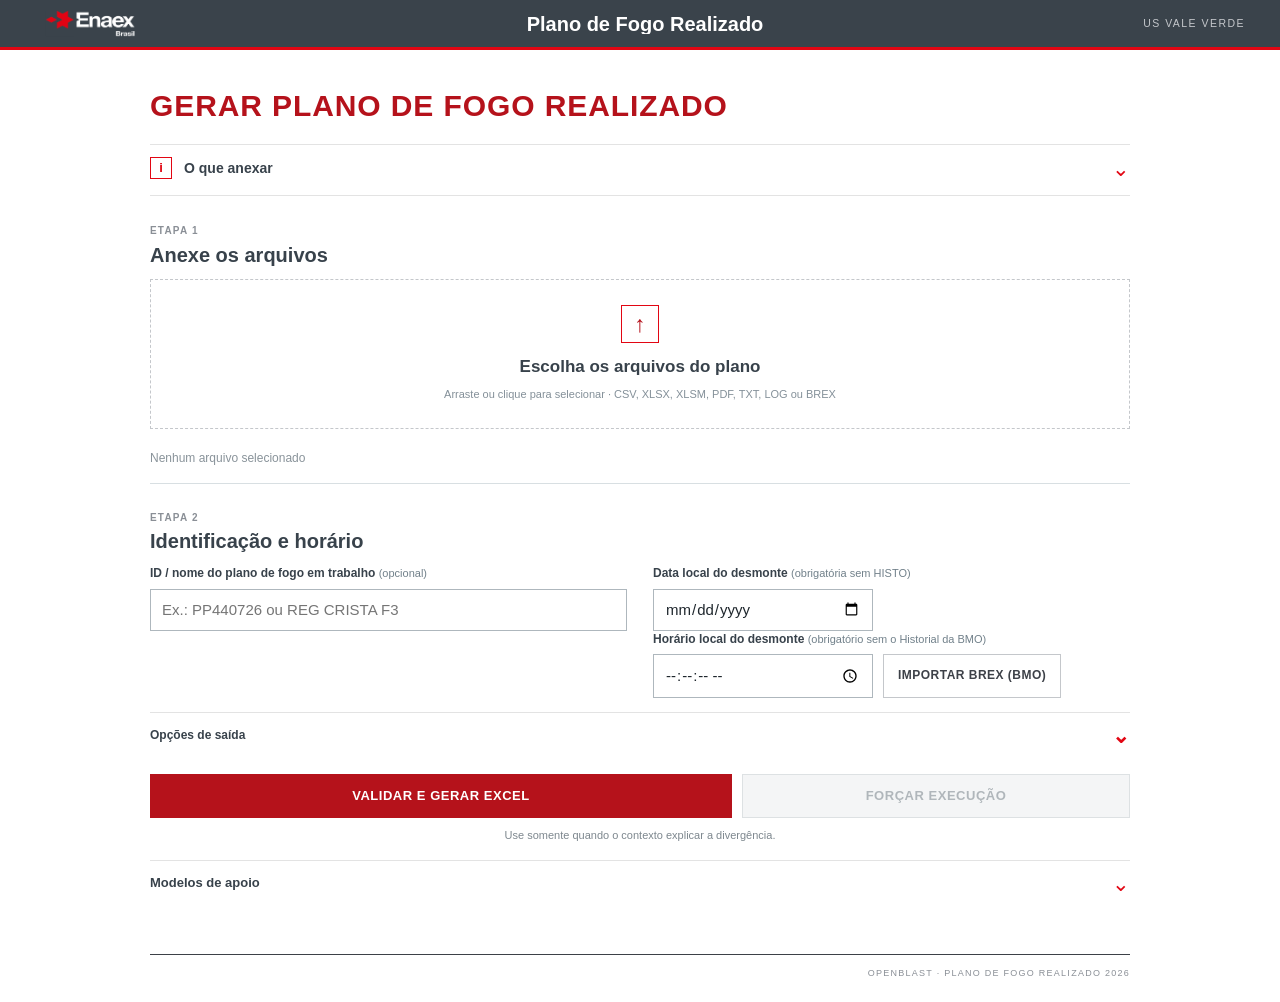
==== commit cc07e88c: "Corrigir alinhamento dos modelos e formatos aceitos na área de anexos Após revisão: os botões de mod" ====
--- a/public/index.html
+++ b/public/index.html
@@ -74,7 +74,7 @@
         <input id="inputs" name="inputs" type="file" multiple accept=".csv,.xlsx,.xlsm,.pdf,.txt,.log,.brex" required>
         <span class="upload-icon" aria-hidden="true">↑</span>
         <strong>Escolha os arquivos do plano</strong>
-        <span class="hint">Arraste ou clique para selecionar · CSV, XLSX, PDF, TXT ou LOG</span>
+        <span class="hint">Arraste ou clique para selecionar · CSV, XLSX, XLSM, PDF, TXT, LOG ou BREX</span>
       </label>
       <div id="file-list" class="file-list" aria-live="polite"><span>Nenhum arquivo selecionado</span></div>
 
--- a/public/styles.css
+++ b/public/styles.css
@@ -828,7 +828,7 @@
 .result { padding: 18px 0 0; }
 .metric { border: 0; border-top: 1px solid #e3e3e3; border-bottom: 0; background: transparent; box-shadow: none; }
 .models > summary { padding: 12px 0; }
-.models__downloads { padding-bottom: 6px; }
+.models__downloads { padding: 0 0 6px; }
 footer {
   border-top: 1px solid #3d4148;
   padding: 12px 0 20px;
